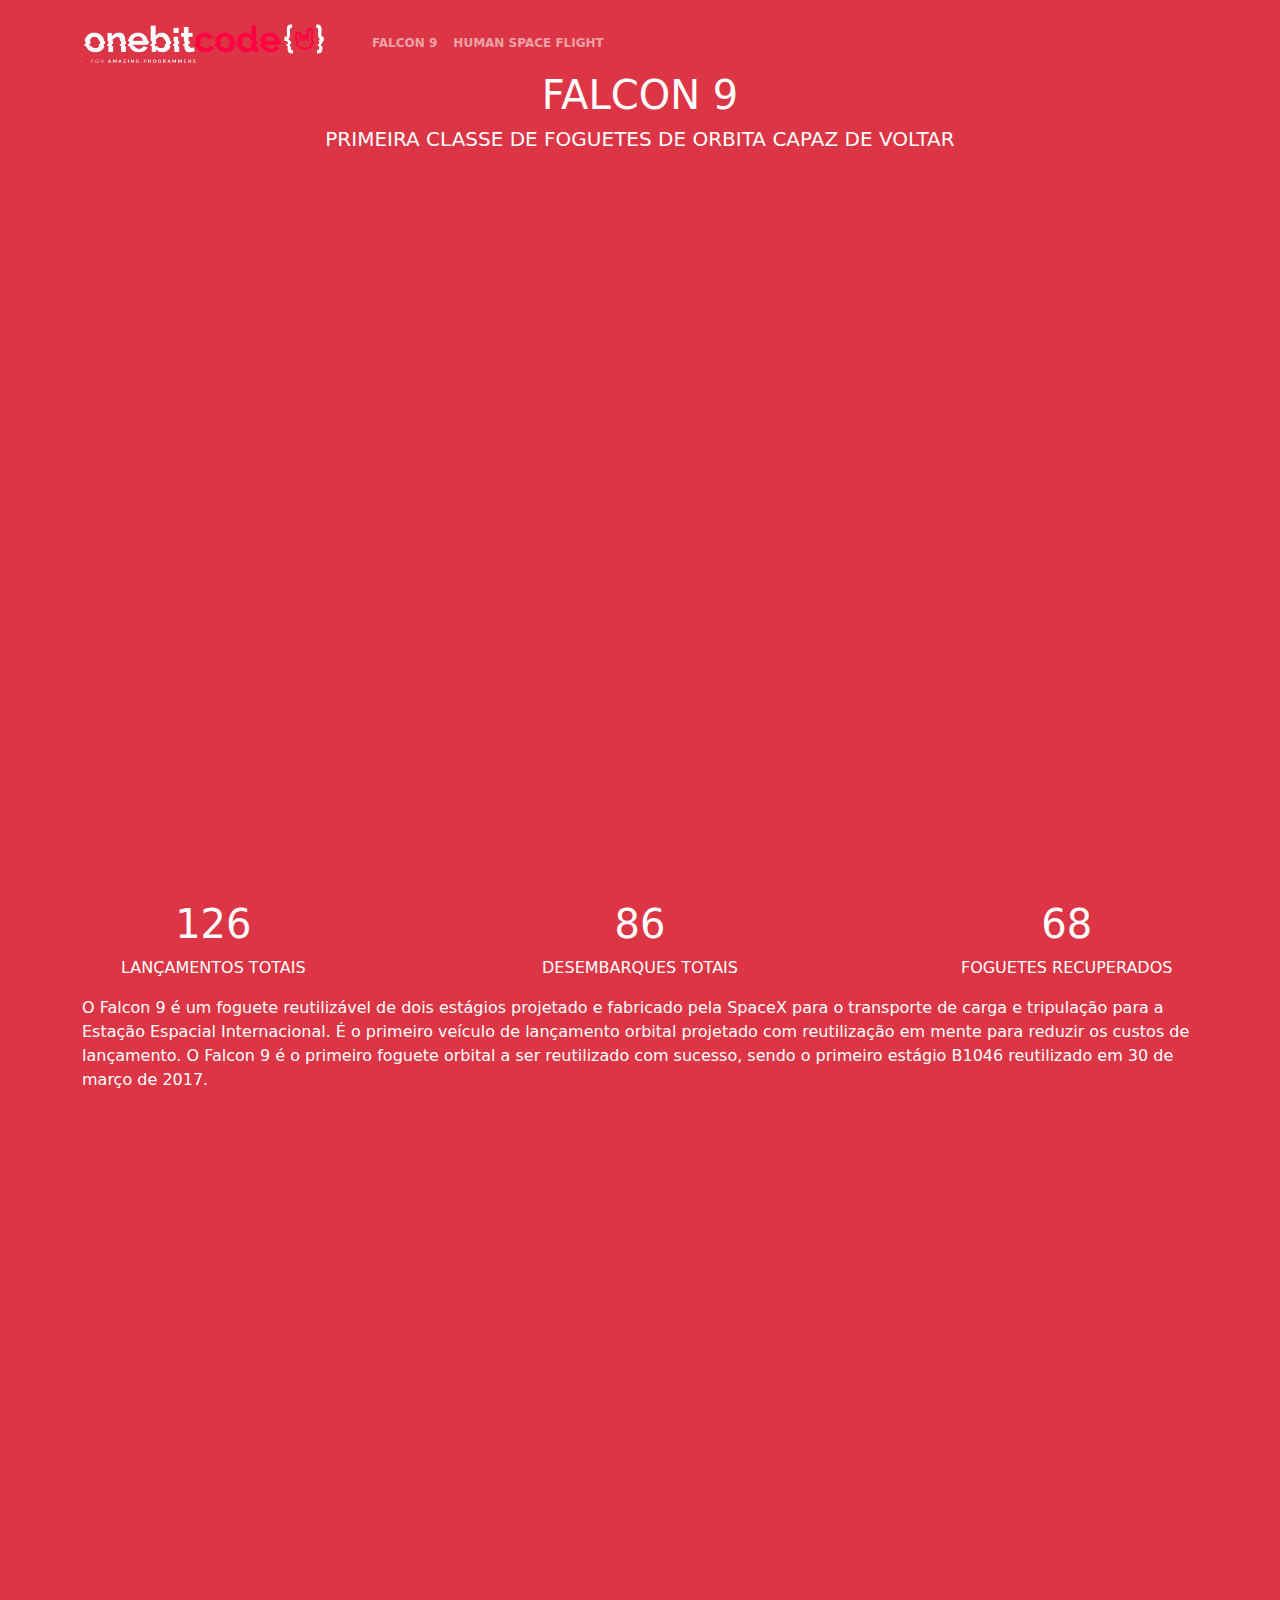
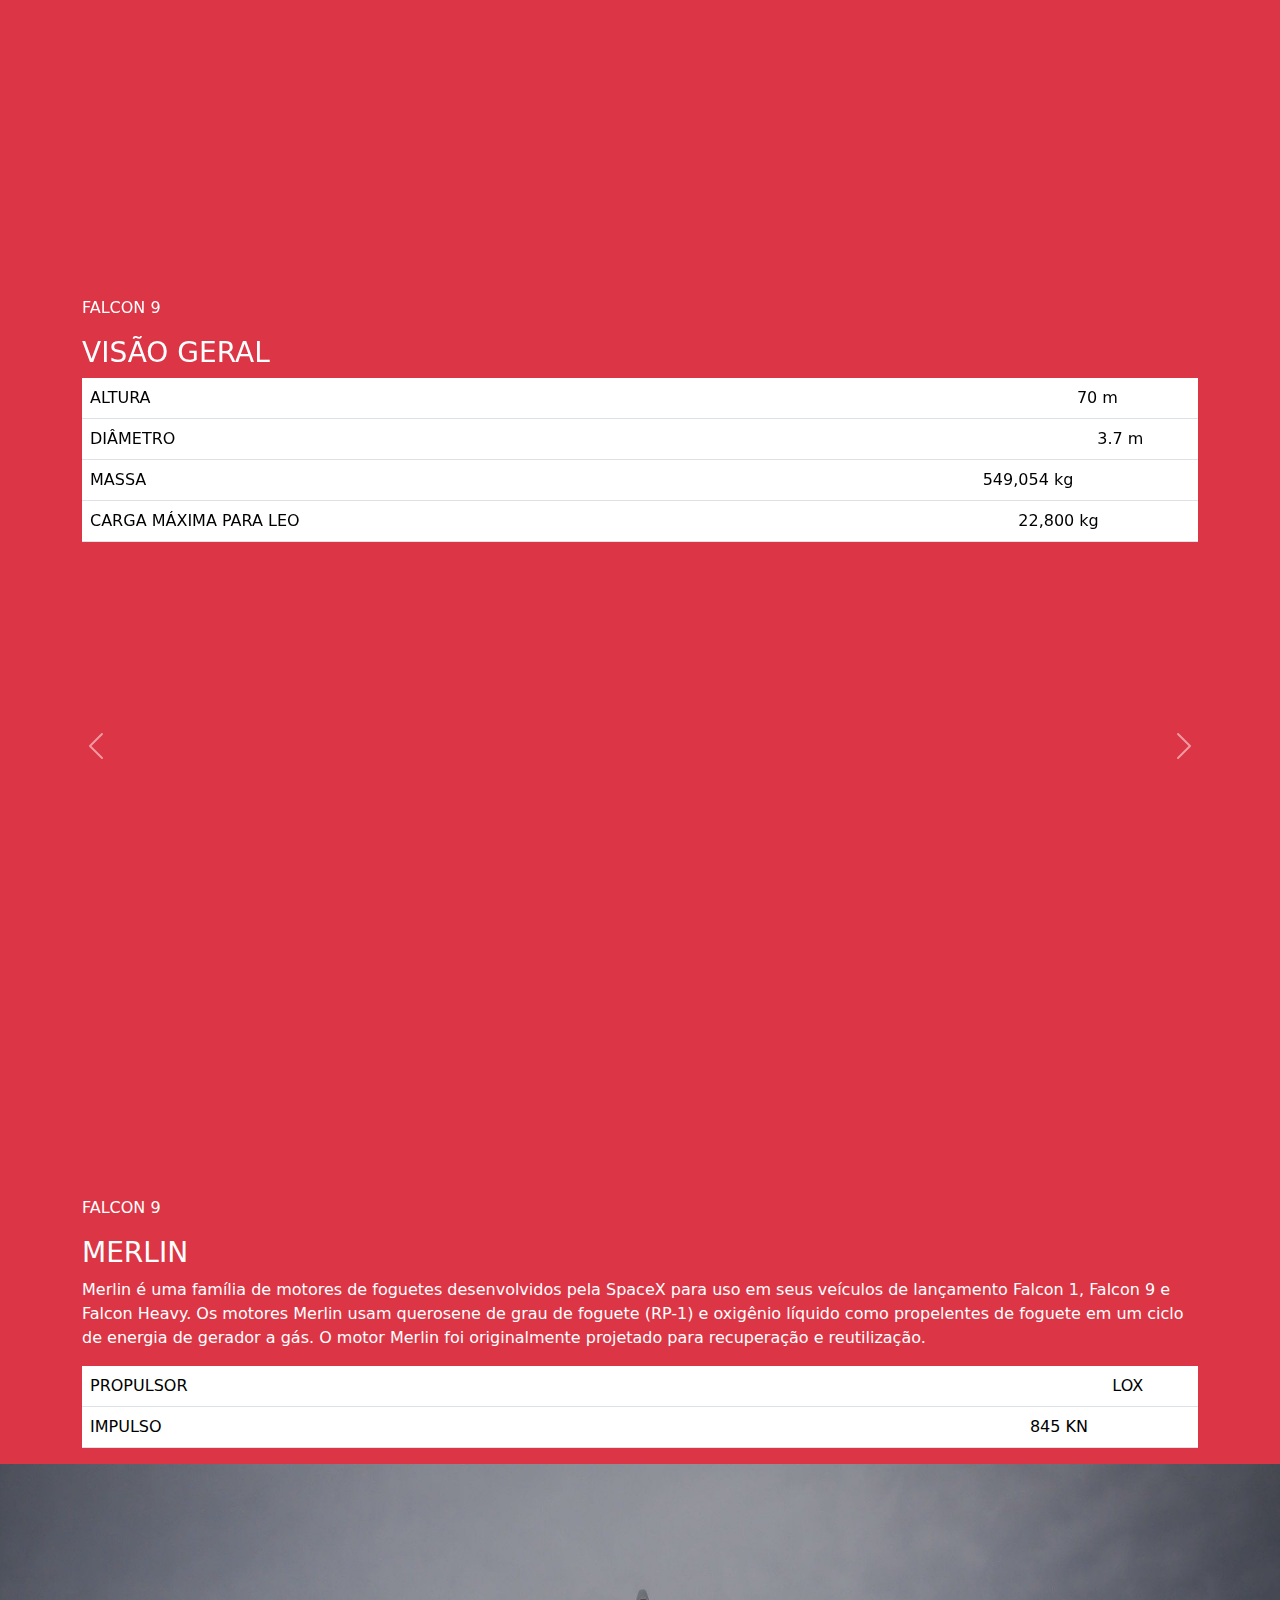
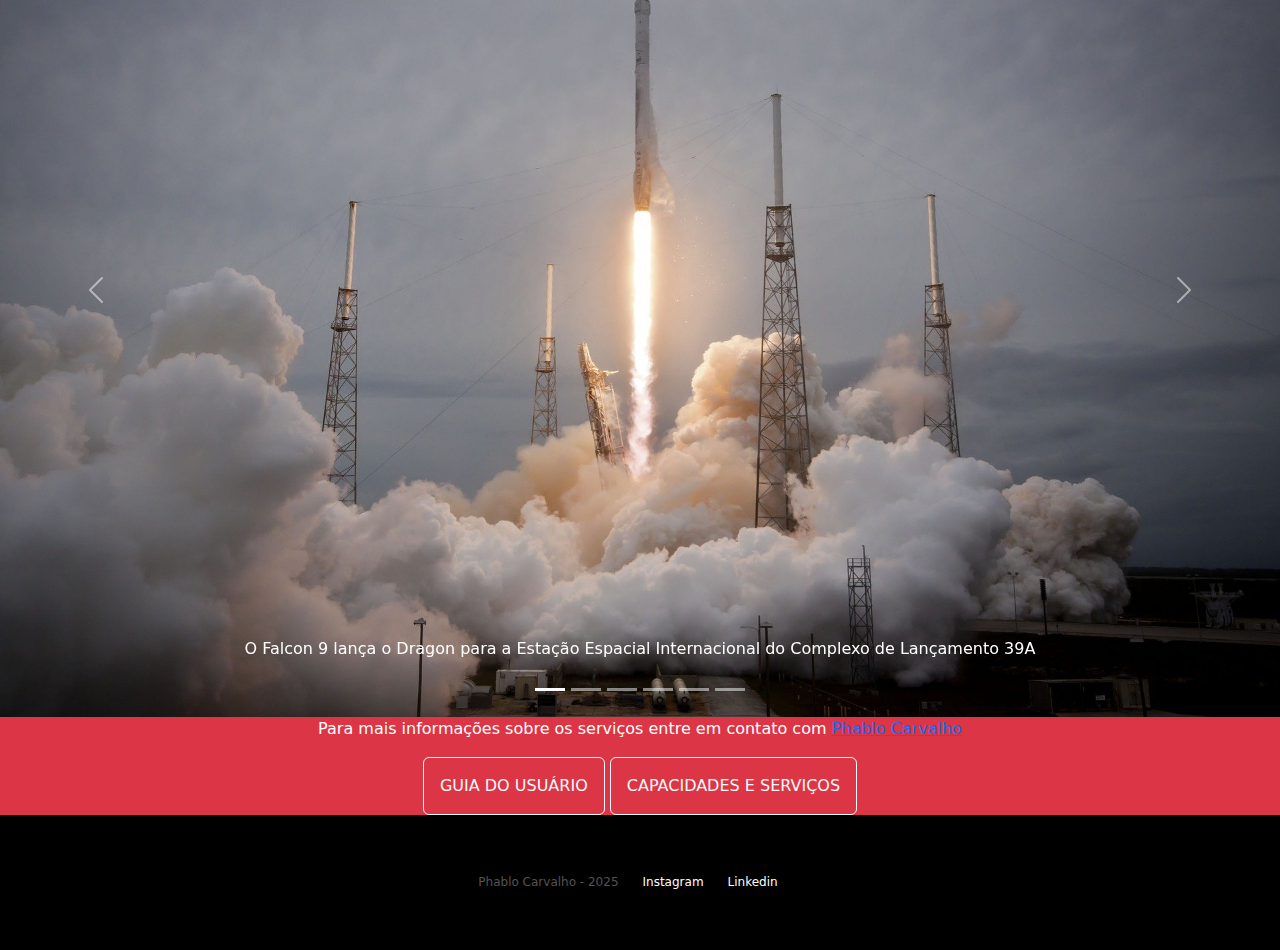
==== falcon9.html @ 5837f73a "Atualiza o idioma para pt-br, ajusta margens e adiciona estilos de botão e variáveis no SCSS" ====
<!DOCTYPE html>
<html lang="pt-br">
  <head>
    <meta charset="UTF-8" />
    <meta name="viewport" content="width=device-width, initial-scale=1.0" />
    <!-- Bootstrap CSS -->
    <link
      href="https://cdn.jsdelivr.net/npm/bootstrap@5.3.3/dist/css/bootstrap.min.css"
      rel="stylesheet"
      integrity="sha384-QWTKZyjpPEjISv5WaRU9OFeRpok6YctnYmDr5pNlyT2bRjXh0JMhjY6hW+ALEwIH"
      crossorigin="anonymous"
    />

    <!-- Lib Animação Css-->

    <!-- Favicon -->
    <link rel="shortcut icon" href="./img/favicon.png" type="image/x-icon" />

    <!-- Link do CSS -->
    <link rel="stylesheet" href="./css/style.css" />

    <title>Falcon 9</title>
  </head>
  <body class="bg-danger">
    <div class="container-fluid container00 container05">
      <div class="container">
        <header class="header">
          <nav class="navbar navbar-expand-lg navbar-dark bg-transparent pt-4">
            <div class="container-fluid">
              <a href="/index.html">
                <img
                  src="./img/logo-obc-2021-darkbg.png"
                  alt="logo"
                  class="logoPc img-fluid"
                />
              </a>
              <button
                class="navbar-toggler"
                type="button"
                data-bs-toggle="collapse"
                data-bs-target="#navbarNav"
                aria-controls="navbarNav"
                aria-expanded="false"
                aria-label="Toggle navigation"
              >
                <span class="navbar-toggler-icon"></span>
              </button>
              <div class="collapse navbar-collapse" id="navbarNav">
                <ul class="navbar-nav">
                  <li class="nav-item">
                    <a class="nav-link" href="/falcon9.html" id="navItem"
                      >FALCON 9</a
                    >
                  </li>
                  <li class="nav-item">
                    <a class="nav-link" href="/humanSpace.html" id="navItem"
                      >HUMAN SPACE FLIGHT</a
                    >
                  </li>
                </ul>
              </div>
            </div>
          </nav>
        </header>
      </div>
      <div class="container text-center titleContent">
        <p class="h1 titleFalcon9">FALCON 9</p>

        <p class="h5 subtiTleFalcon">
          PRIMEIRA CLASSE DE FOGUETES DE ORBITA CAPAZ DE VOLTAR
        </p>
      </div>
    </div>

    <div class="container-fluid numbers">
      <div class="row text-center">
        <div class="col-sm col1">
          <p class="h1 titleNumb">126</p>

          <p class="subTitleNumb">LANÇAMENTOS TOTAIS</p>
        </div>
        <div class="col">
          <p class="h1 titleNumb">86</p>

          <p class="subTitleNumb">DESEMBARQUES TOTAIS</p>
        </div>
        <div class="col-sm col3">
          <p class="h1 titleNumb">68</p>

          <p class="subTitleNumb">FOGUETES RECUPERADOS</p>
        </div>
      </div>
    </div>

    <div class="container-fluid container00 container06">
      <div class="container containerFalcon9Desc">
        <p class="falcon9Desc">
          O Falcon 9 é um foguete reutilizável de dois estágios projetado e
          fabricado pela SpaceX para o transporte de carga e tripulação para a
          Estação Espacial Internacional. É o primeiro veículo de lançamento
          orbital projetado com reutilização em mente para reduzir os custos de
          lançamento. O Falcon 9 é o primeiro foguete orbital a ser reutilizado
          com sucesso, sendo o primeiro estágio B1046 reutilizado em 30 de março
          de 2017.
        </p>
      </div>
    </div>

    <div id="carouselExample" class="carousel slide" data-bs-ride="carousel">
      <div class="carousel-inner">
        <div
          class="carousel-item active container00 carrosel01"
          data-bs-interval="1000000"
        >
          <div class="container" id="overViewPosition">
            <p class="subTitleOvewView">FALCON 9</p>
          <p class="h3 titleOvewView">VISÃO GERAL</p>

          <table class="table" id="widthTable">
            <tbody>
              <tr data-aos="fade-right" data-aos-duration="1500">
                <td>ALTURA</td>
                <td class="text-end">
                  70 m <span class="corEscuraTxt"> / 229.6 f</span>
                </td>
              </tr>
              <tr data-aos="fade-right" data-aos-duration="1200">
                <td>DIÂMETRO</td>
                <td class="text-end">
                  3.7 m <span class="corEscuraTxt"> / 12 f</span>
                </td>
              </tr>
              <tr data-aos="fade-right" data-aos-duration="1500">
                <td>MASSA</td>
                <td class="text-end">
                  549,054 kg <span class="corEscuraTxt"> / 1,207,920 lb </span>
                </td>
              </tr>
              <tr data-aos="fade-right" data-aos-duration="1400">
                <td>CARGA MÁXIMA PARA LEO</td>
                <td class="text-end">
                  22,800 kg <span class="corEscuraTxt"> / 50,265 lb </span>
                </td>
              </tr>
            </tbody>
          </table>
          </div>
        </div>
        <div
          class="carousel-item container00 carrosel02"
          data-bs-interval="1000000"
        >
          <div class="container" id="overViewPosition">
            <p class="subTitleOvewView">FALCON 9</p>
          <p class="h3 titleOvewView">PRIMEIRO ESTÁGIO</p>

          <p>
            Falcon 9's O primeiro estágio do Falcon 9 incorporou nove motores
            Merlin e tanques de liga de alumínio-lítio contendo oxigênio líquido
            e propelente de querosene de grau de foguete (RP-1).
          </p>
          <p>
            O Falcon 9 gera mais de 1,7 milhões de libras de impulso ao nível do
            mar.
          </p>
          </div>
        </div>
        <div
          class="carousel-item container00 carrosel03"
          data-bs-interval="1000000"
        >
         <div class="container" id="overViewPosition">
          <p class="subTitleOvewView">FALCON 9</p>
          <p class="h3 titleOvewView">SEGUNDO ESTÁGIO</p>
          <p>
            O segundo estágio, alimentado por um único motor a vácuo Merlin,
            entega a carga útil do Falcon 9 à órbita desejada. O motor do
            segundo estágio acende alguns segundos após a separação do estágio e
            pode ser reiniciado várias vezes para colocar várias cargas em
            diferentes órbitas.
          </p>
          <table class="table" id="widthTable">
            <tbody>
              <tr>
                <td>NÚMERO DE MOTORES</td>
                <td class="text-end">1 vacuum</td>
              </tr>
              <tr>
                <td>TEMPO DE QUEIMA</td>
                <td class="text-end">397seg</td>
              </tr>
              <tr>
                <td>IMPULSO</td>
                <td class="text-end">981 kN <span>/ 220.500 lbf</span></td>
              </tr>
            </tbody>
          </table>
         </div>
        </div>
        <div
          class="carousel-item container00 carrosel04"
          data-bs-interval="1000000"
        >
         <div class="container" id="overViewPosition">
          <p class="subTitleOvewView">FALCON 9</p>
          <p class="h3 titleOvewView">INTERESTADUAL</p>
          <p>
            A interestadual é uma estrutura composta que conecta o primeiro e o
            segundo estágios e abriga os empurradores pneumáticos que permitem
            que o primeiro e o segundo estágios se separem durante o vôo.
          </p>
          <p style="font-size: 18px">ALETAS DE GRADE</p>
          <p>
            O Falcon 9 está equipado com quatro aletas de grade hipersônicas
            posicionadas na base da interestadual. Eles orientam o foguete
            durante a reentrada, movendo o centro de pressão.
          </p>
         </div>
        </div>
        <div
          class="carousel-item container00 carrosel05"
          data-bs-interval="1000000"
        >
          <div class="container" id="overViewPosition">
            <p class="subTitleOvewView">FALCON 9</p>
            <p class="h3 titleOvewView">CARGA ÚTIL</p>
            <p>
            Feita de um material composto de carbono, a carenagem protege os
            satélites em seu caminho para a órbita. A carenagem é lançada a
            aproximadamente 3 minutos em vôo, e a SpaceX continua a recuperar as
            carenagens para reutilização em missões futuras.

            <table class="table" id="widthTable">
              <tbody>
                <tr>
                  <td>ALTURA</td>
                  <td class="text-end">13.1 m <span>/ 43 f</span></td>
                </tr>
                <tr>
                  <td>DIÂMETRO</td>
                  <td class="text-end">5.2 m <span>/ 17.1 f</span></td>
                </tr>
                
              </tbody>
            </table>
          </div>
          </p>
        </div>
      </div>
      <button
        class="carousel-control-prev"
        type="button"
        data-bs-target="#carouselExample"
        data-bs-slide="prev"
      >
        <span class="carousel-control-prev-icon" aria-hidden="true"></span>
        <span class="visually-hidden">Anterior</span>
      </button>
      <button
        class="carousel-control-next"
        type="button"
        data-bs-target="#carouselExample"
        data-bs-slide="next"
      >
        <span class="carousel-control-next-icon" aria-hidden="true"></span>
        <span class="visually-hidden">Próximo</span>
      </button>
    </div>

    <div class="container-fluid container-00 container07">
      <div class="container" id="overViewPosition">
        <p class="subTitleOvewView">FALCON 9</p>
        <p class="h3 titleOvewView">MERLIN</p>
        <p>
        Merlin é uma família de motores de foguetes desenvolvidos pela SpaceX para uso em seus veículos de lançamento Falcon 1, Falcon 9 e Falcon Heavy. Os motores Merlin usam querosene de grau de foguete (RP-1) e oxigênio líquido como propelentes de foguete em um ciclo de energia de gerador a gás. O motor Merlin foi originalmente projetado para recuperação e reutilização.</p>

        <table class="table" id="widthTable">
          <tbody>
            <tr>
              <td>PROPULSOR</td>
              <td class="text-end">LOX<span>/ RP-1</span></td>
            </tr>
            <tr>
              <td>IMPULSO</td>
              <td class="text-end">845 KN<span>/ 190.000 lbf</span></td>
            </tr>
            
          </tbody>
        </table>
      </div>
    </div>

    <div id="carouselExampleCaptions" class="carousel slide">
      <div class="carousel-indicators">
        <button type="button" data-bs-target="#carouselExampleCaptions" data-bs-slide-to="0" class="active" aria-current="true" aria-label="Slide 1"></button>
        <button type="button" data-bs-target="#carouselExampleCaptions" data-bs-slide-to="1" aria-label="Slide 2"></button>
        <button type="button" data-bs-target="#carouselExampleCaptions" data-bs-slide-to="2" aria-label="Slide 3"></button>
        <button type="button" data-bs-target="#carouselExampleCaptions" data-bs-slide-to="3" aria-label="Slide 4"></button>
        <button type="button" data-bs-target="#carouselExampleCaptions" data-bs-slide-to="4" aria-label="Slide 5"></button>
        <button type="button" data-bs-target="#carouselExampleCaptions" data-bs-slide-to="5" aria-label="Slide 6"></button>
      </div>
      <div class="carousel-inner">
        <div class="carousel-item active" data-bs-interval="1000000">
          <img src="/img/09.jpg" class="d-block w-100" alt="...">
          <div class="carousel-caption d-md-block">
            <p class="carousselText">O Falcon 9 lança o Dragon para a Estação Espacial Internacional do Complexo de Lançamento 39A</p>
          </div>
        </div>
        <div class="carousel-item" data-bs-interval="1000000">
          <img src="/img/10.jpg" class="d-block w-100" alt="...">
          <div class="carousel-caption d-md-block">
            <p class="carousselText">Some representative placeholder content for the second slide.</p>
          </div>
        </div>
        <div class="carousel-item" data-bs-interval="1000000">
          <img src="/img/11.jpg" class="d-block w-100" alt="...">
          <div class="carousel-caption d-md-block">
            <p class="carousselText">Some representative placeholder content for the third slide.</p>
          </div>
        </div>
        <div class="carousel-item" data-bs-interval="1000000">
          <img src="/img/12.jpg" class="d-block w-100" alt="...">
          <div class="carousel-caption d-md-block">
            <p class="carousselText">Some representative placeholder content for the third slide.</p>
          </div>
        </div>
        <div class="carousel-item" data-bs-interval="1000000">
          <img src="/img/13.jpg" class="d-block w-100" alt="...">
          <div class="carousel-caption d-md-block">
            <p class="carousselText">Some representative placeholder content for the third slide.</p>
          </div>
        </div>
        <div class="carousel-item" data-bs-interval="1000000">
          <img src="/img/14.jpg" class="d-block w-100" alt="...">
          <div class="carousel-caption d-md-block">
            <p class="carousselText">Some representative placeholder content for the third slide.</p>
          </div>
        </div>
      </div>
      <button class="carousel-control-prev" type="button" data-bs-target="#carouselExampleCaptions" data-bs-slide="prev">
        <span class="carousel-control-prev-icon" aria-hidden="true"></span>
        <span class="visually-hidden">Previous</span>
      </button>
      <button class="carousel-control-next" type="button" data-bs-target="#carouselExampleCaptions" data-bs-slide="next">
        <span class="carousel-control-next-icon" aria-hidden="true"></span>
        <span class="visually-hidden">Next</span>
      </button>
    </div>

    <div class="container-fluid text-center downloadDesc">
      <p>Para mais informações sobre os serviços entre em contato com <a href="https://www.instagram.com/phablo__carvalho/" target="_blank">Phablo Carvalho</a></p>

      <button type="button" class="btn btn-outline-light p-3">GUIA DO USUÁRIO</button>
      <button type="button" class="btn btn-outline-light p-3">CAPACIDADES E SERVIÇOS</button>
    </div>

    <footer class="container-fluid footer">
      <span class="me-4 copyOBC"> Phablo Carvalho - 2025 </span>
      <a
        href="https://www.instagram.com/phablo__carvalho/"
        class="me-4"
        target="_blank"
        >Instagram</a
      >
      <a
        href="https://www.linkedin.com/in/phablo--carvalho"
        class="me-4"
        target="_blank"
        >Linkedin</a
      >
    </footer>
    <!-- Bootstrap JS -->
    <script
      src="https://cdn.jsdelivr.net/npm/bootstrap@5.3.3/dist/js/bootstrap.bundle.min.js"
      integrity="sha384-YvpcrYf0tY3lHB60NNkmXc5s9fDVZLESaAA55NDzOxhy9GkcIdslK1eN7N6jIeHz"
      crossorigin="anonymous"
    ></script>

    <!-- Lib Animação Js -->
  </body>
</html>
---- css/style.css ----
@import url("https://fonts.googleapis.com/css2?family=Rubik:wght@400;514&display=swap");
.header {
  font-size: 12px;
  font-weight: bold;
}
.header #navItem:hover {
  color: #b9b9b9;
}

.container00 {
  min-height: 100vh;
  background-size: cover;
  background-repeat: no-repeat;
  background-position: center;
}

.arrowDown {
  display: inline-block;
  width: 90px;
  margin-top: 5px;
}

.logoPc {
  width: 240px;
  margin-left: -10px;
  margin-right: 40px;
}

#button {
  padding: 15px 35px;
}

.footer {
  background-color: black;
  height: 15vh;
  font-size: 12px;
  font-weight: 500;
  display: flex;
  align-items: center;
  justify-content: center;
}
.footer a {
  text-decoration: none;
  color: #ffffff;
}
.footer a:hover {
  color: #b9b9b9;
}
.footer .copyOBC {
  color: #555252;
}

@media (max-width: 405px) {
  .logoPc {
    width: 180px;
    margin-top: 15px;
  }
  .footer {
    font-size: 10px;
  }
}
@media (max-width: 350px) {
  .logoPc {
    width: 150px;
    margin-top: 15px;
  }
}
.container00.container01 {
  background-image: url(../../img/home.jpg);
}
.container00.container02 {
  background-image: url(../../img/foguete.jpg);
}
.container00.container03 {
  background-image: url(../../img/img_gif.gif);
}
.container00.container04 {
  background-image: url(../../img/capsula.jpg);
}

.tittlePadding {
  padding-top: 200px;
}

.shortTitle {
  width: 550px;
  margin-bottom: -25px;
}

.mediumTitle {
  width: 650px;
  margin-bottom: -25px;
}

@media (max-width: 750px) {
  .tittlePadding {
    padding-top: 120px;
  }
  .shortTitle,
  .mediumTitle {
    width: auto;
    font-size: 50px;
  }
}
@media (max-width: 380px) {
  .shortTitle,
  .mediumTitle {
    font-size: 40px;
  }
}
* {
  color: #ffffff;
}

/*# sourceMappingURL=style.css.map */
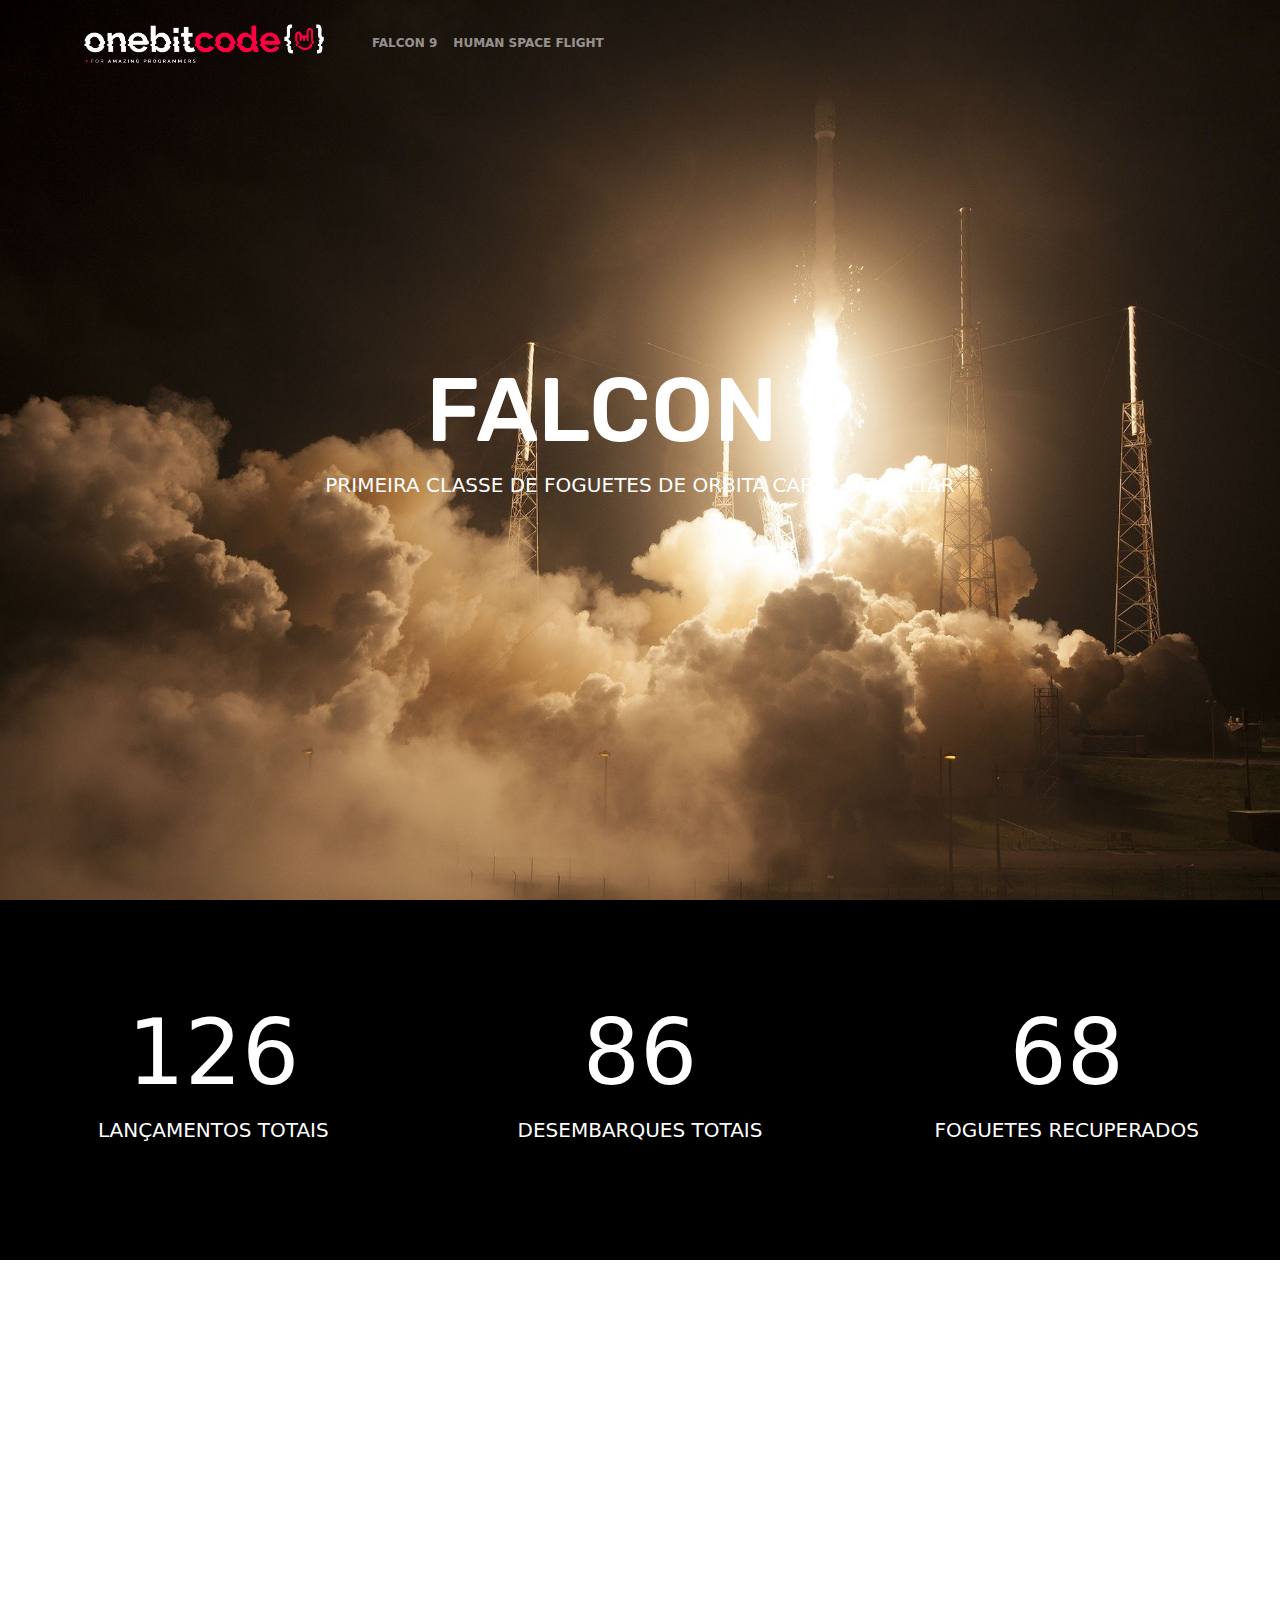
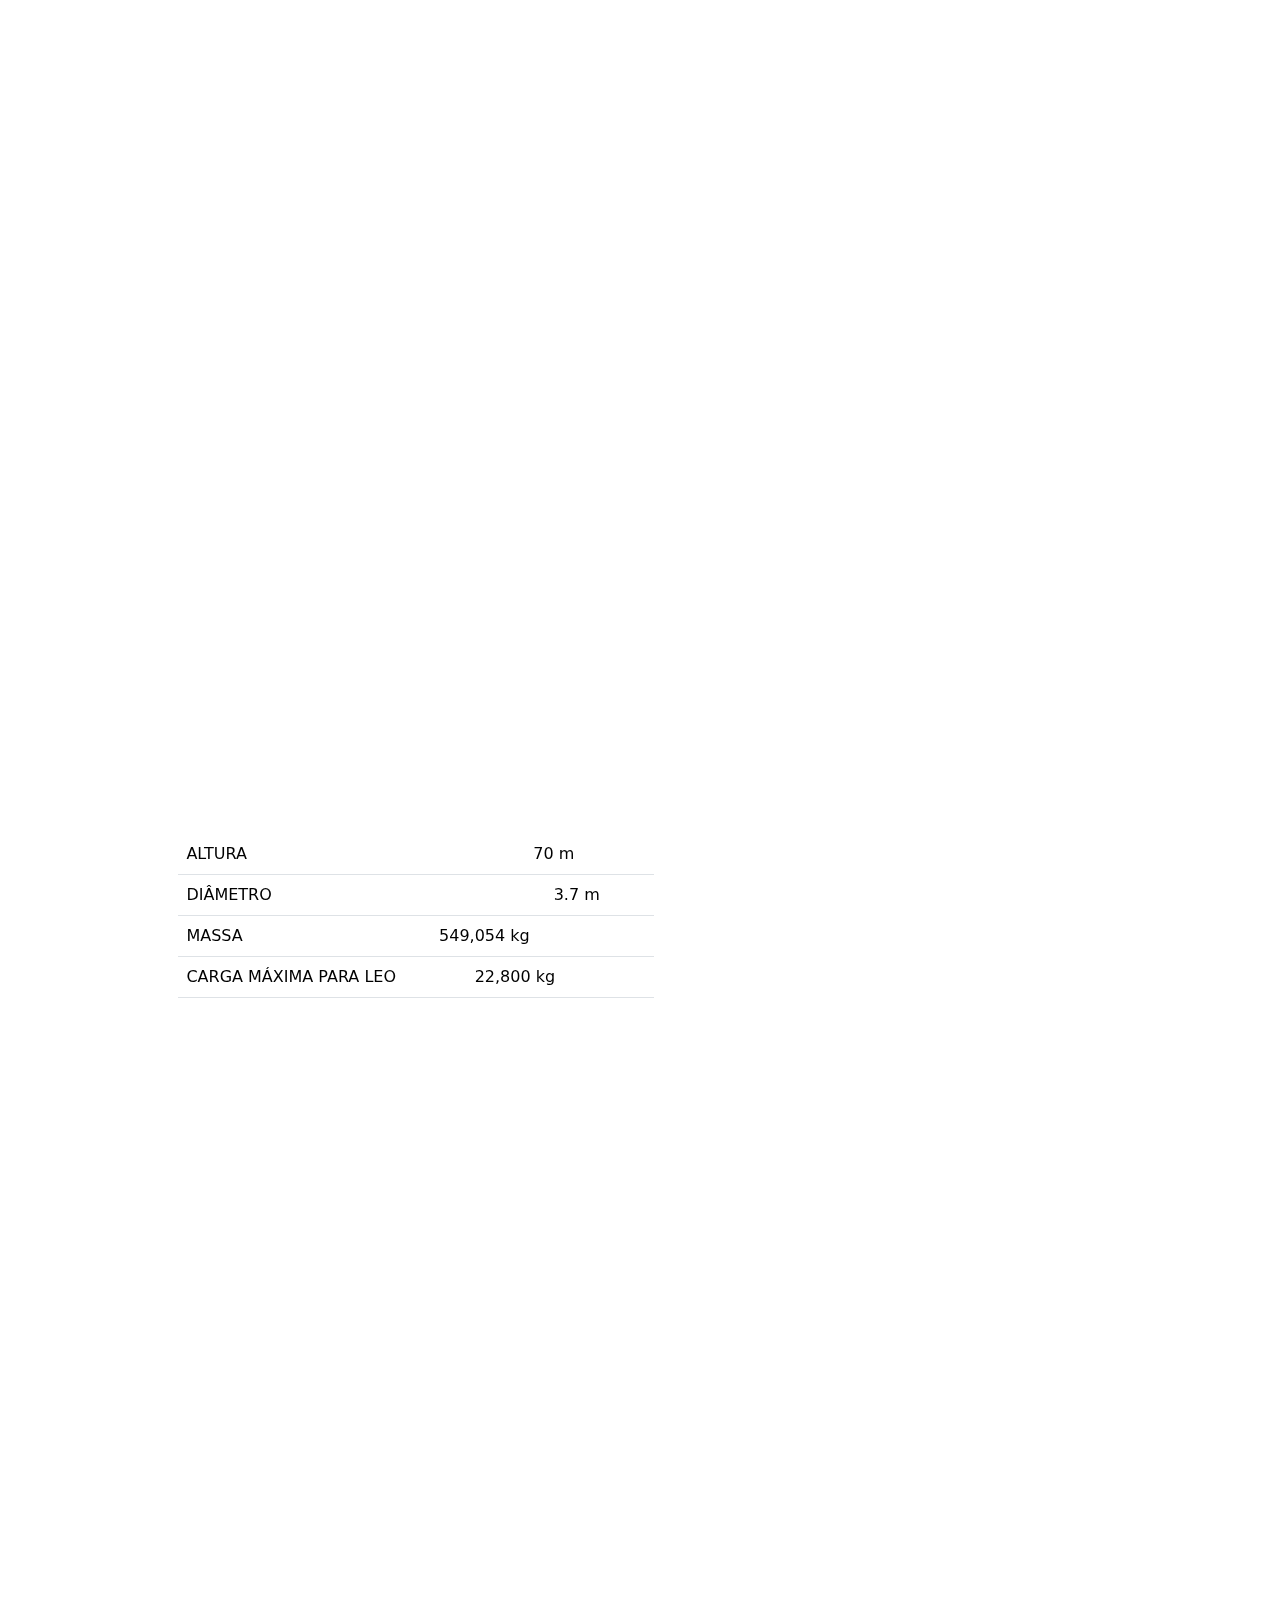
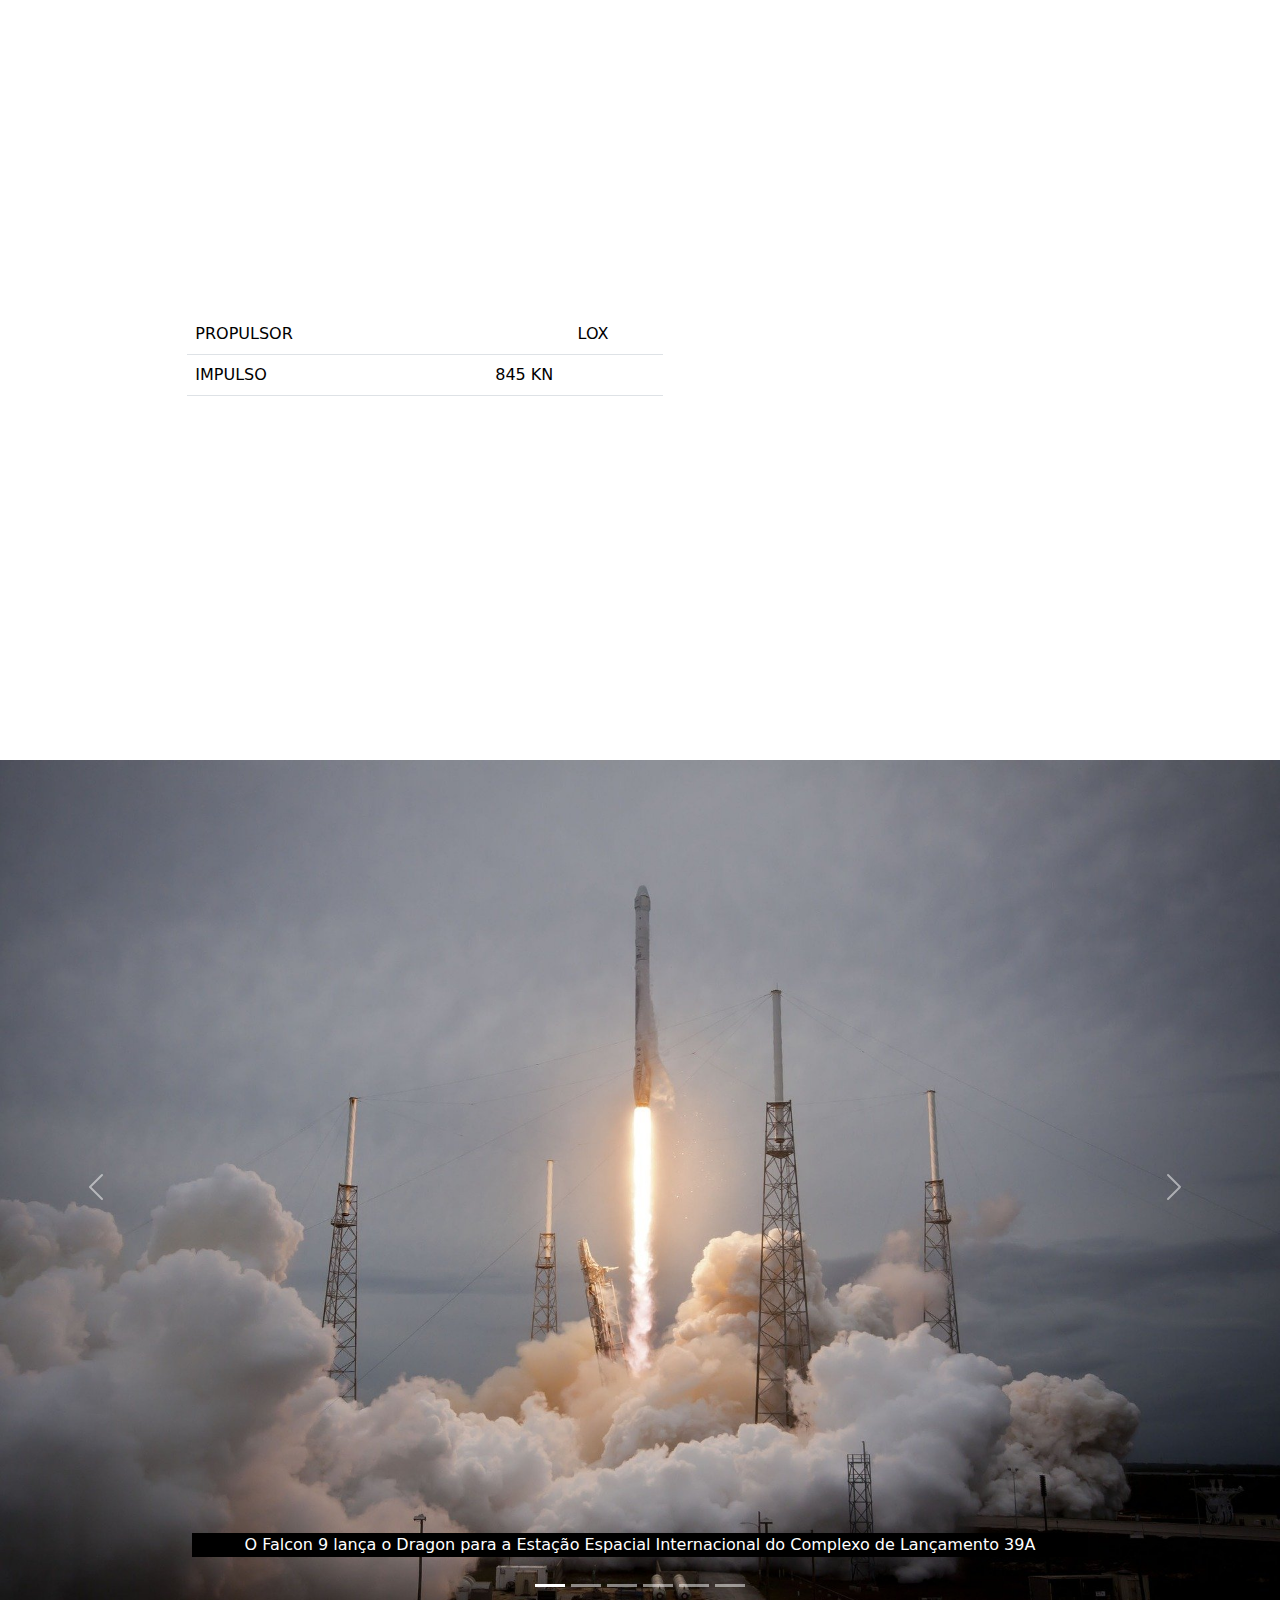
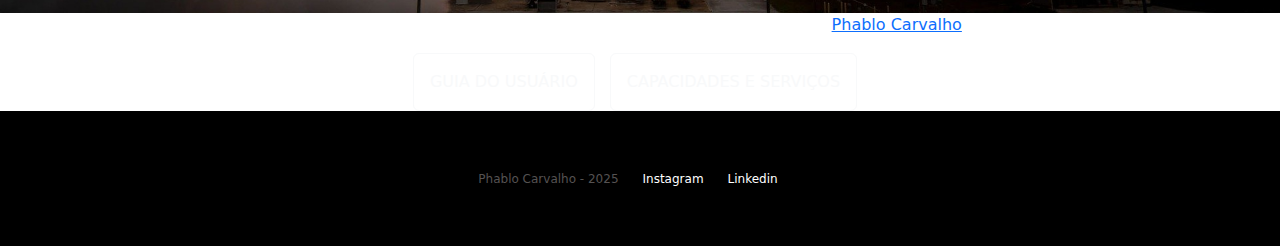
==== commit 5a73941f: "Atualiza estilos e imagens de fundo para a página Falcon 9, adiciona responsividade e ajusta margens" ====
--- a/falcon9.html
+++ b/falcon9.html
@@ -21,7 +21,7 @@
 
     <title>Falcon 9</title>
   </head>
-  <body class="bg-danger">
+  <body>
     <div class="container-fluid container00 container05">
       <div class="container">
         <header class="header">
@@ -66,7 +66,7 @@
       <div class="container text-center titleContent">
         <p class="h1 titleFalcon9">FALCON 9</p>
 
-        <p class="h5 subtiTleFalcon">
+        <p class="h5 subTitleFalcon">
           PRIMEIRA CLASSE DE FOGUETES DE ORBITA CAPAZ DE VOLTAR
         </p>
       </div>
@@ -109,126 +109,129 @@
     <div id="carouselExample" class="carousel slide" data-bs-ride="carousel">
       <div class="carousel-inner">
         <div
-          class="carousel-item active container00 carrosel01"
+          class="carousel-item active container00 carrossel01"
           data-bs-interval="1000000"
         >
           <div class="container" id="overViewPosition">
             <p class="subTitleOvewView">FALCON 9</p>
-          <p class="h3 titleOvewView">VISÃO GERAL</p>
-
-          <table class="table" id="widthTable">
-            <tbody>
-              <tr data-aos="fade-right" data-aos-duration="1500">
-                <td>ALTURA</td>
-                <td class="text-end">
-                  70 m <span class="corEscuraTxt"> / 229.6 f</span>
-                </td>
-              </tr>
-              <tr data-aos="fade-right" data-aos-duration="1200">
-                <td>DIÂMETRO</td>
-                <td class="text-end">
-                  3.7 m <span class="corEscuraTxt"> / 12 f</span>
-                </td>
-              </tr>
-              <tr data-aos="fade-right" data-aos-duration="1500">
-                <td>MASSA</td>
-                <td class="text-end">
-                  549,054 kg <span class="corEscuraTxt"> / 1,207,920 lb </span>
-                </td>
-              </tr>
-              <tr data-aos="fade-right" data-aos-duration="1400">
-                <td>CARGA MÁXIMA PARA LEO</td>
-                <td class="text-end">
-                  22,800 kg <span class="corEscuraTxt"> / 50,265 lb </span>
-                </td>
-              </tr>
-            </tbody>
-          </table>
+            <p class="h3 titleOvewView">VISÃO GERAL</p>
+
+            <table class="table" id="widthTable">
+              <tbody>
+                <tr data-aos="fade-right" data-aos-duration="1500">
+                  <td>ALTURA</td>
+                  <td class="text-end">
+                    70 m <span class="corEscuraTxt"> / 229.6 f</span>
+                  </td>
+                </tr>
+                <tr data-aos="fade-right" data-aos-duration="1200">
+                  <td>DIÂMETRO</td>
+                  <td class="text-end">
+                    3.7 m <span class="corEscuraTxt"> / 12 f</span>
+                  </td>
+                </tr>
+                <tr data-aos="fade-right" data-aos-duration="1500">
+                  <td>MASSA</td>
+                  <td class="text-end">
+                    549,054 kg
+                    <span class="corEscuraTxt"> / 1,207,920 lb </span>
+                  </td>
+                </tr>
+                <tr data-aos="fade-right" data-aos-duration="1400">
+                  <td>CARGA MÁXIMA PARA LEO</td>
+                  <td class="text-end">
+                    22,800 kg <span class="corEscuraTxt"> / 50,265 lb </span>
+                  </td>
+                </tr>
+              </tbody>
+            </table>
           </div>
         </div>
         <div
-          class="carousel-item container00 carrosel02"
+          class="carousel-item container00 carrossel02"
           data-bs-interval="1000000"
         >
           <div class="container" id="overViewPosition">
             <p class="subTitleOvewView">FALCON 9</p>
-          <p class="h3 titleOvewView">PRIMEIRO ESTÁGIO</p>
-
-          <p>
-            Falcon 9's O primeiro estágio do Falcon 9 incorporou nove motores
-            Merlin e tanques de liga de alumínio-lítio contendo oxigênio líquido
-            e propelente de querosene de grau de foguete (RP-1).
-          </p>
-          <p>
-            O Falcon 9 gera mais de 1,7 milhões de libras de impulso ao nível do
-            mar.
-          </p>
+            <p class="h3 titleOvewView">PRIMEIRO ESTÁGIO</p>
+
+            <p>
+              Falcon 9's O primeiro estágio do Falcon 9 incorporou nove motores
+              Merlin e tanques de liga de alumínio-lítio contendo oxigênio
+              líquido e propelente de querosene de grau de foguete (RP-1).
+            </p>
+            <p>
+              O Falcon 9 gera mais de 1,7 milhões de libras de impulso ao nível
+              do mar.
+            </p>
           </div>
         </div>
         <div
-          class="carousel-item container00 carrosel03"
+          class="carousel-item container00 carrossel03"
           data-bs-interval="1000000"
         >
-         <div class="container" id="overViewPosition">
-          <p class="subTitleOvewView">FALCON 9</p>
-          <p class="h3 titleOvewView">SEGUNDO ESTÁGIO</p>
-          <p>
-            O segundo estágio, alimentado por um único motor a vácuo Merlin,
-            entega a carga útil do Falcon 9 à órbita desejada. O motor do
-            segundo estágio acende alguns segundos após a separação do estágio e
-            pode ser reiniciado várias vezes para colocar várias cargas em
-            diferentes órbitas.
-          </p>
-          <table class="table" id="widthTable">
-            <tbody>
-              <tr>
-                <td>NÚMERO DE MOTORES</td>
-                <td class="text-end">1 vacuum</td>
-              </tr>
-              <tr>
-                <td>TEMPO DE QUEIMA</td>
-                <td class="text-end">397seg</td>
-              </tr>
-              <tr>
-                <td>IMPULSO</td>
-                <td class="text-end">981 kN <span>/ 220.500 lbf</span></td>
-              </tr>
-            </tbody>
-          </table>
-         </div>
+          <div class="container" id="overViewPosition">
+            <p class="subTitleOvewView">FALCON 9</p>
+            <p class="h3 titleOvewView">SEGUNDO ESTÁGIO</p>
+            <p>
+              O segundo estágio, alimentado por um único motor a vácuo Merlin,
+              entega a carga útil do Falcon 9 à órbita desejada. O motor do
+              segundo estágio acende alguns segundos após a separação do estágio
+              e pode ser reiniciado várias vezes para colocar várias cargas em
+              diferentes órbitas.
+            </p>
+            <table class="table" id="widthTable">
+              <tbody>
+                <tr>
+                  <td>NÚMERO DE MOTORES</td>
+                  <td class="text-end">1 vacuum</td>
+                </tr>
+                <tr>
+                  <td>TEMPO DE QUEIMA</td>
+                  <td class="text-end">397seg</td>
+                </tr>
+                <tr>
+                  <td>IMPULSO</td>
+                  <td class="text-end">981 kN <span>/ 220.500 lbf</span></td>
+                </tr>
+              </tbody>
+            </table>
+          </div>
         </div>
         <div
-          class="carousel-item container00 carrosel04"
+          class="carousel-item container00 carrossel04"
           data-bs-interval="1000000"
         >
-         <div class="container" id="overViewPosition">
-          <p class="subTitleOvewView">FALCON 9</p>
-          <p class="h3 titleOvewView">INTERESTADUAL</p>
-          <p>
-            A interestadual é uma estrutura composta que conecta o primeiro e o
-            segundo estágios e abriga os empurradores pneumáticos que permitem
-            que o primeiro e o segundo estágios se separem durante o vôo.
-          </p>
-          <p style="font-size: 18px">ALETAS DE GRADE</p>
-          <p>
-            O Falcon 9 está equipado com quatro aletas de grade hipersônicas
-            posicionadas na base da interestadual. Eles orientam o foguete
-            durante a reentrada, movendo o centro de pressão.
-          </p>
-         </div>
+          <div class="container" id="overViewPosition">
+            <p class="subTitleOvewView">FALCON 9</p>
+            <p class="h3 titleOvewView">INTERESTADUAL</p>
+            <p>
+              A interestadual é uma estrutura composta que conecta o primeiro e
+              o segundo estágios e abriga os empurradores pneumáticos que
+              permitem que o primeiro e o segundo estágios se separem durante o
+              vôo.
+            </p>
+            <p style="font-size: 18px">ALETAS DE GRADE</p>
+            <p>
+              O Falcon 9 está equipado com quatro aletas de grade hipersônicas
+              posicionadas na base da interestadual. Eles orientam o foguete
+              durante a reentrada, movendo o centro de pressão.
+            </p>
+          </div>
         </div>
         <div
-          class="carousel-item container00 carrosel05"
+          class="carousel-item container00 carrossel05"
           data-bs-interval="1000000"
         >
           <div class="container" id="overViewPosition">
             <p class="subTitleOvewView">FALCON 9</p>
             <p class="h3 titleOvewView">CARGA ÚTIL</p>
             <p>
-            Feita de um material composto de carbono, a carenagem protege os
-            satélites em seu caminho para a órbita. A carenagem é lançada a
-            aproximadamente 3 minutos em vôo, e a SpaceX continua a recuperar as
-            carenagens para reutilização em missões futuras.
+              Feita de um material composto de carbono, a carenagem protege os
+              satélites em seu caminho para a órbita. A carenagem é lançada a
+              aproximadamente 3 minutos em vôo, e a SpaceX continua a recuperar
+              as carenagens para reutilização em missões futuras.
+            </p>
 
             <table class="table" id="widthTable">
               <tbody>
@@ -240,11 +243,9 @@
                   <td>DIÂMETRO</td>
                   <td class="text-end">5.2 m <span>/ 17.1 f</span></td>
                 </tr>
-                
               </tbody>
             </table>
           </div>
-          </p>
         </div>
       </div>
       <button
@@ -267,12 +268,18 @@
       </button>
     </div>
 
-    <div class="container-fluid container-00 container07">
+    <div class="container-fluid container00 container07">
       <div class="container" id="overViewPosition">
         <p class="subTitleOvewView">FALCON 9</p>
         <p class="h3 titleOvewView">MERLIN</p>
         <p>
-        Merlin é uma família de motores de foguetes desenvolvidos pela SpaceX para uso em seus veículos de lançamento Falcon 1, Falcon 9 e Falcon Heavy. Os motores Merlin usam querosene de grau de foguete (RP-1) e oxigênio líquido como propelentes de foguete em um ciclo de energia de gerador a gás. O motor Merlin foi originalmente projetado para recuperação e reutilização.</p>
+          Merlin é uma família de motores de foguetes desenvolvidos pela SpaceX
+          para uso em seus veículos de lançamento Falcon 1, Falcon 9 e Falcon
+          Heavy. Os motores Merlin usam querosene de grau de foguete (RP-1) e
+          oxigênio líquido como propelentes de foguete em um ciclo de energia de
+          gerador a gás. O motor Merlin foi originalmente projetado para
+          recuperação e reutilização.
+        </p>
 
         <table class="table" id="widthTable">
           <tbody>
@@ -284,7 +291,6 @@
               <td>IMPULSO</td>
               <td class="text-end">845 KN<span>/ 190.000 lbf</span></td>
             </tr>
-            
           </tbody>
         </table>
       </div>
@@ -292,66 +298,130 @@
 
     <div id="carouselExampleCaptions" class="carousel slide">
       <div class="carousel-indicators">
-        <button type="button" data-bs-target="#carouselExampleCaptions" data-bs-slide-to="0" class="active" aria-current="true" aria-label="Slide 1"></button>
-        <button type="button" data-bs-target="#carouselExampleCaptions" data-bs-slide-to="1" aria-label="Slide 2"></button>
-        <button type="button" data-bs-target="#carouselExampleCaptions" data-bs-slide-to="2" aria-label="Slide 3"></button>
-        <button type="button" data-bs-target="#carouselExampleCaptions" data-bs-slide-to="3" aria-label="Slide 4"></button>
-        <button type="button" data-bs-target="#carouselExampleCaptions" data-bs-slide-to="4" aria-label="Slide 5"></button>
-        <button type="button" data-bs-target="#carouselExampleCaptions" data-bs-slide-to="5" aria-label="Slide 6"></button>
+        <button
+          type="button"
+          data-bs-target="#carouselExampleCaptions"
+          data-bs-slide-to="0"
+          class="active"
+          aria-current="true"
+          aria-label="Slide 1"
+        ></button>
+        <button
+          type="button"
+          data-bs-target="#carouselExampleCaptions"
+          data-bs-slide-to="1"
+          aria-label="Slide 2"
+        ></button>
+        <button
+          type="button"
+          data-bs-target="#carouselExampleCaptions"
+          data-bs-slide-to="2"
+          aria-label="Slide 3"
+        ></button>
+        <button
+          type="button"
+          data-bs-target="#carouselExampleCaptions"
+          data-bs-slide-to="3"
+          aria-label="Slide 4"
+        ></button>
+        <button
+          type="button"
+          data-bs-target="#carouselExampleCaptions"
+          data-bs-slide-to="4"
+          aria-label="Slide 5"
+        ></button>
+        <button
+          type="button"
+          data-bs-target="#carouselExampleCaptions"
+          data-bs-slide-to="5"
+          aria-label="Slide 6"
+        ></button>
       </div>
       <div class="carousel-inner">
         <div class="carousel-item active" data-bs-interval="1000000">
-          <img src="/img/09.jpg" class="d-block w-100" alt="...">
-          <div class="carousel-caption d-md-block">
-            <p class="carousselText">O Falcon 9 lança o Dragon para a Estação Espacial Internacional do Complexo de Lançamento 39A</p>
+          <img src="/img/09.jpg" class="d-block w-100" alt="..." />
+          <div class="carousel-caption d-md-block">
+            <p class="carousselText">
+              O Falcon 9 lança o Dragon para a Estação Espacial Internacional do
+              Complexo de Lançamento 39A
+            </p>
           </div>
         </div>
         <div class="carousel-item" data-bs-interval="1000000">
-          <img src="/img/10.jpg" class="d-block w-100" alt="...">
-          <div class="carousel-caption d-md-block">
-            <p class="carousselText">Some representative placeholder content for the second slide.</p>
+          <img src="/img/10.jpg" class="d-block w-100" alt="..." />
+          <div class="carousel-caption d-md-block">
+            <p class="carousselText">
+              Some representative placeholder content for the second slide.
+            </p>
           </div>
         </div>
         <div class="carousel-item" data-bs-interval="1000000">
-          <img src="/img/11.jpg" class="d-block w-100" alt="...">
-          <div class="carousel-caption d-md-block">
-            <p class="carousselText">Some representative placeholder content for the third slide.</p>
+          <img src="/img/11.jpg" class="d-block w-100" alt="..." />
+          <div class="carousel-caption d-md-block">
+            <p class="carousselText">
+              Some representative placeholder content for the third slide.
+            </p>
           </div>
         </div>
         <div class="carousel-item" data-bs-interval="1000000">
-          <img src="/img/12.jpg" class="d-block w-100" alt="...">
-          <div class="carousel-caption d-md-block">
-            <p class="carousselText">Some representative placeholder content for the third slide.</p>
+          <img src="/img/12.jpg" class="d-block w-100" alt="..." />
+          <div class="carousel-caption d-md-block">
+            <p class="carousselText">
+              Some representative placeholder content for the third slide.
+            </p>
           </div>
         </div>
         <div class="carousel-item" data-bs-interval="1000000">
-          <img src="/img/13.jpg" class="d-block w-100" alt="...">
-          <div class="carousel-caption d-md-block">
-            <p class="carousselText">Some representative placeholder content for the third slide.</p>
+          <img src="/img/13.jpg" class="d-block w-100" alt="..." />
+          <div class="carousel-caption d-md-block">
+            <p class="carousselText">
+              Some representative placeholder content for the third slide.
+            </p>
           </div>
         </div>
         <div class="carousel-item" data-bs-interval="1000000">
-          <img src="/img/14.jpg" class="d-block w-100" alt="...">
-          <div class="carousel-caption d-md-block">
-            <p class="carousselText">Some representative placeholder content for the third slide.</p>
-          </div>
-        </div>
-      </div>
-      <button class="carousel-control-prev" type="button" data-bs-target="#carouselExampleCaptions" data-bs-slide="prev">
+          <img src="/img/14.jpg" class="d-block w-100" alt="..." />
+          <div class="carousel-caption d-md-block">
+            <p class="carousselText">
+              Some representative placeholder content for the third slide.
+            </p>
+          </div>
+        </div>
+      </div>
+      <button
+        class="carousel-control-prev"
+        type="button"
+        data-bs-target="#carouselExampleCaptions"
+        data-bs-slide="prev"
+      >
         <span class="carousel-control-prev-icon" aria-hidden="true"></span>
         <span class="visually-hidden">Previous</span>
       </button>
-      <button class="carousel-control-next" type="button" data-bs-target="#carouselExampleCaptions" data-bs-slide="next">
+      <button
+        class="carousel-control-next"
+        type="button"
+        data-bs-target="#carouselExampleCaptions"
+        data-bs-slide="next"
+      >
         <span class="carousel-control-next-icon" aria-hidden="true"></span>
         <span class="visually-hidden">Next</span>
       </button>
     </div>
 
     <div class="container-fluid text-center downloadDesc">
-      <p>Para mais informações sobre os serviços entre em contato com <a href="https://www.instagram.com/phablo__carvalho/" target="_blank">Phablo Carvalho</a></p>
-
-      <button type="button" class="btn btn-outline-light p-3">GUIA DO USUÁRIO</button>
-      <button type="button" class="btn btn-outline-light p-3">CAPACIDADES E SERVIÇOS</button>
+      <p>
+        Para mais informações sobre os serviços entre em contato com
+        <a href="https://www.instagram.com/phablo__carvalho/" target="_blank"
+          >Phablo Carvalho</a
+        >
+      </p>
+
+      <button type="button" class="btn btn-outline-light p-3">
+        GUIA DO USUÁRIO
+      </button>
+      <button type="button" class="btn btn-outline-light p-3">
+        CAPACIDADES E SERVIÇOS
+      </button>
     </div>
 
     <footer class="container-fluid footer">
--- a/css/style.css
+++ b/css/style.css
@@ -28,6 +28,7 @@
 
 #button {
   padding: 15px 35px;
+  border: 2px solid #ffffff;
 }
 
 .footer {
@@ -50,6 +51,11 @@
   color: #555252;
 }
 
+@media (max-width: 449px) {
+  .downloadDesc button {
+    margin: 10px 0px;
+  }
+}
 @media (max-width: 405px) {
   .logoPc {
     width: 180px;
@@ -84,12 +90,12 @@
 
 .shortTitle {
   width: 550px;
-  margin-bottom: -25px;
+  margin-bottom: 25px;
 }
 
 .mediumTitle {
   width: 650px;
-  margin-bottom: -25px;
+  margin-bottom: 25px;
 }
 
 @media (max-width: 750px) {
@@ -108,6 +114,143 @@
     font-size: 40px;
   }
 }
+.container00.container05 {
+  background-image: url(/img/falcon9/01.jpg);
+}
+.container00.container06 {
+  background-image: url(/img/falcon9/02.jpg);
+}
+.container00.carrossel01 {
+  background-image: url(/img/falcon9/03.jpg);
+}
+.container00.carrossel02 {
+  background-image: url(/img/falcon9/04.jpg);
+}
+.container00.carrossel03 {
+  background-image: url(/img/falcon9/05.jpg);
+}
+.container00.carrossel04 {
+  background-image: url(/img/falcon9/06.jpg);
+}
+.container00.carrossel05 {
+  background-image: url(/img/falcon9/07.jpg);
+}
+.container00.container07 {
+  background-image: url(/img/falcon9/08.jpg);
+}
+
+.titleFalcon9 {
+  font-size: 90px;
+  font-family: "Rubik", sans-serif;
+  font-weight: 514;
+}
+
+.titleContent {
+  display: flex;
+  flex-direction: column;
+  height: 80vh;
+  justify-content: center;
+}
+
+.numbers {
+  background-color: black;
+  height: 40vh;
+  display: flex;
+  flex-direction: column;
+  justify-content: center;
+}
+.numbers .titleNumb {
+  font-size: 90px;
+}
+.numbers .subTitleNumb {
+  font-size: 20px;
+}
+
+.falcon9Desc {
+  font-size: 22px;
+  width: 640px;
+  line-height: 50px;
+}
+
+.containerFalcon9Desc {
+  display: grid;
+  height: 90vh;
+  align-items: center;
+  justify-content: left;
+}
+
+#overViewPosition {
+  width: 500px;
+  margin-left: 13%;
+  padding-top: 15%;
+}
+
+.carroselSlide img {
+  height: 100vh;
+}
+
+.carousselText {
+  background-color: black;
+}
+
+downloadDesc {
+  background-color: black;
+  height: 85vh;
+  padding-top: 240px;
+}
+downloadDesc a {
+  text-decoration: none;
+  color: white;
+  border-bottom: 1px solid #b9b9b9;
+}
+downloadDesc a:hover {
+  color: #b9b9b9;
+}
+
+button {
+  border: 2px solid white;
+  margin-right: 10px;
+}
+
+@media (max-width: 768px) {
+  .numbers .titleNumb {
+    font-size: 80px;
+  }
+  .numbers .subTitleNumb {
+    font-size: 18px;
+  }
+  #overViewPosition {
+    padding-top: 35%;
+  }
+  .falcon9Desc {
+    width: auto;
+  }
+}
+@media (max-width: 575px) {
+  .numbers {
+    height: 60vh;
+  }
+  #overViewPosition {
+    width: auto;
+    margin-left: auto;
+  }
+}
+@media (max-width: 375px) {
+  .titleFalcon9 {
+    font-size: 50px;
+  }
+  .falcon9Desc {
+    line-height: auto;
+    font-size: 18px;
+  }
+  .subTitleFalcon {
+    font-size: 16px;
+  }
+}
+tbody {
+  color: white;
+}
+
 * {
   color: #ffffff;
 }
